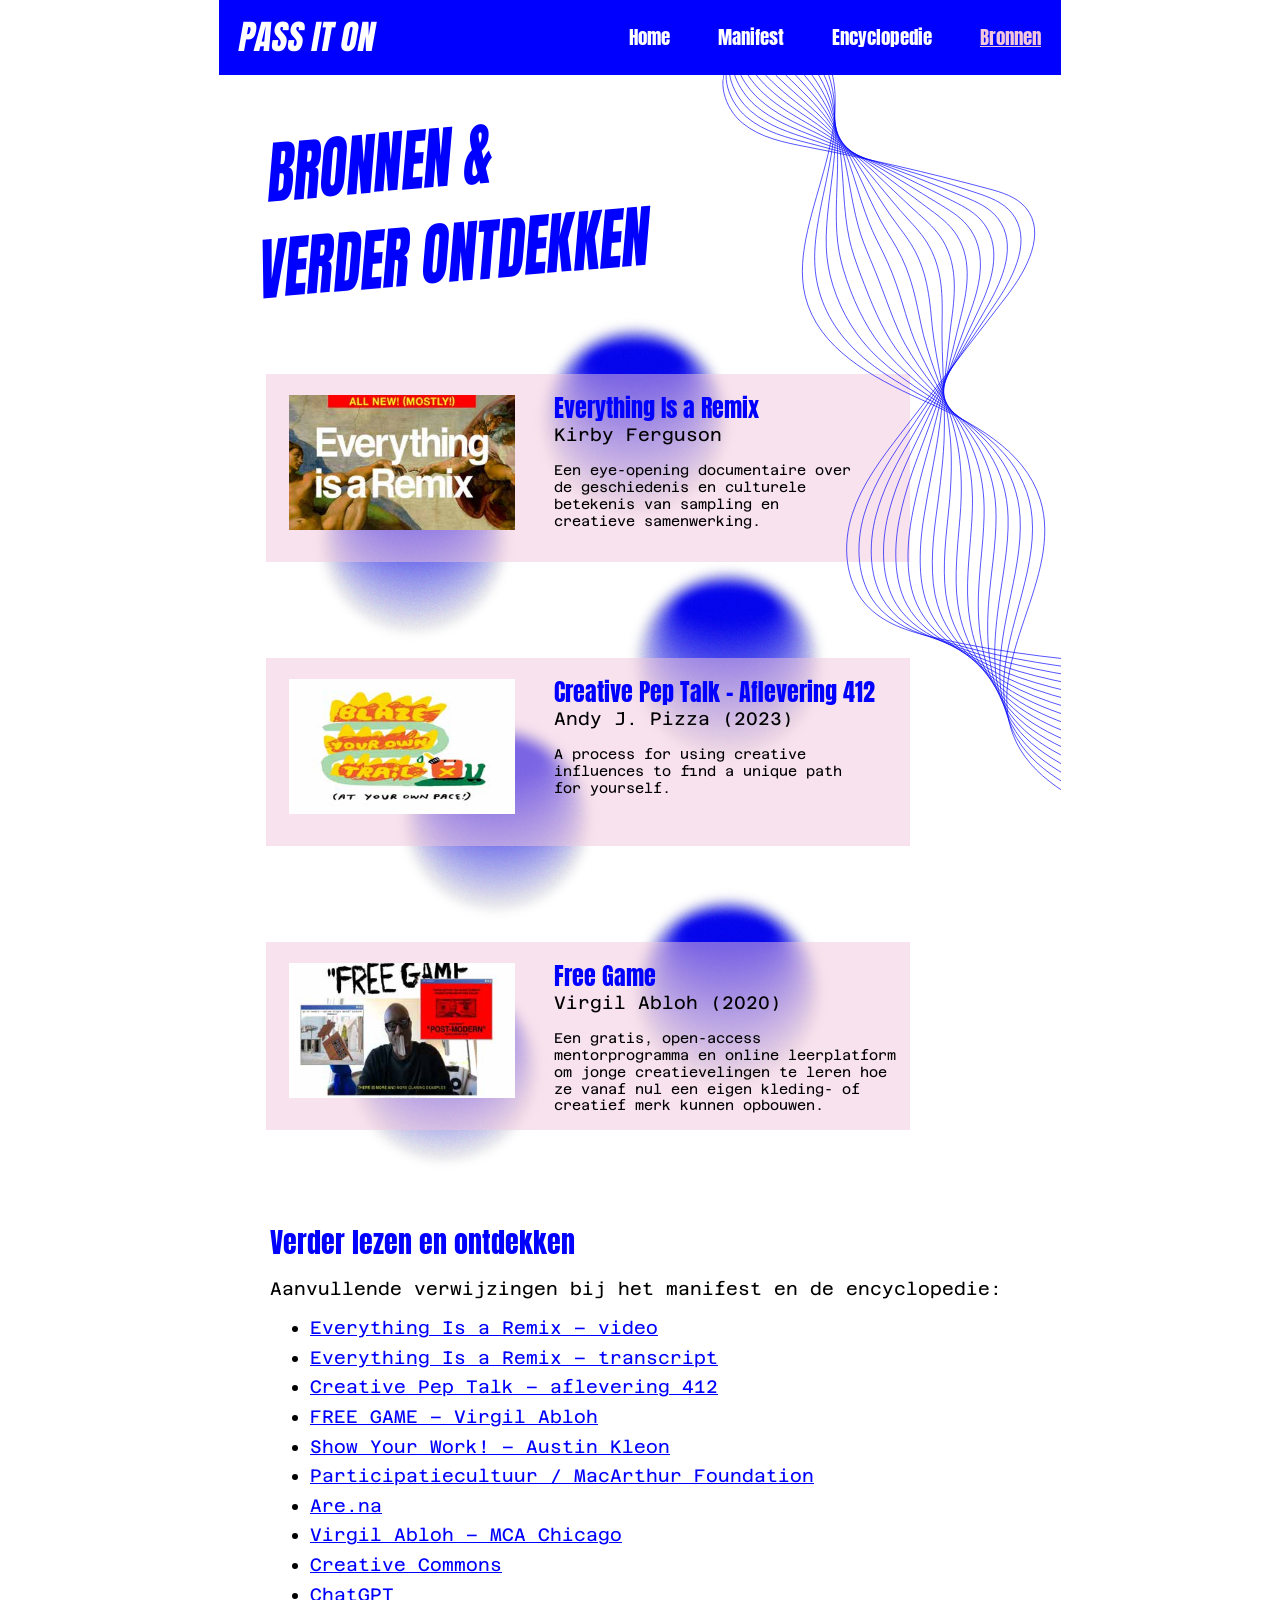
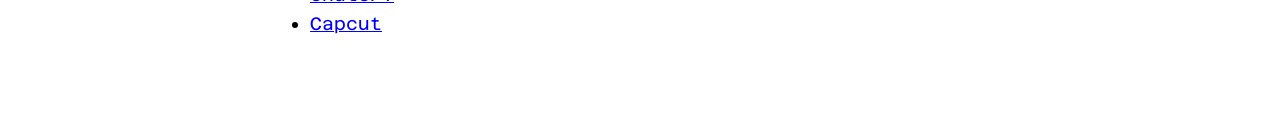
==== bronnen.html @ 06a81cae "Add files via upload" ====
<!DOCTYPE html>
<html lang="nl">
 <head>
  <meta charset="utf-8"/>
  <meta content="width=device-width, initial-scale=1" name="viewport"/>
  <title>Bronnen | PASS IT ON</title>
  <!-- HTML-01: deze link haalt het bestand style.css binnen voor de hele pagina. -->
  <link href="style.css" rel="stylesheet"/>
 </head>
 <body>
  <div class="site">
   <header>
    <a class="logo" href="index.html">PASS IT ON</a>
    <!-- HTML-02: href gaat naar een andere HTML-pagina; aria-current markeert de huidige. -->
    <nav>
     <a href="index.html">Home</a>
     <a href="manifest.html">Manifest</a>
     <a href="encyclopedie.html">Encyclopedie</a>
     <a aria-current="page" href="bronnen.html">Bronnen</a>
    </nav>
   </header>
   <!-- HTML-03: class="..." is de naam waarmee CSS dit onderdeel terugvindt. -->
   <main>
    <img alt="" class="bronnen-lijnen decor" src="afbeeldingen/lijnen-bronnen.svg"/>
    <img alt="" class="bronnen-gloeden decor" src="afbeeldingen/blauwe-stippen-origineel-v21.svg"/>
    <section class="bronnen-kop">
     <h1>
      BRONNEN &amp;
      <br/>
      VERDER ONTDEKKEN
     </h1>
    </section>
    <!-- HTML-10: drie article-elementen met class bronkaart, allemaal dezelfde opmaak. -->
    <section class="bronnen-kaarten">
     <article class="bronkaart">
      <img alt="Afbeelding van Everything Is a Remix" src="afbeeldingen/remix.jpg"/>
      <div>
       <h2>
        <a href="https://www.everythingisaremix.info/articles/everything-is-a-remix-2023-transcript">Everything Is a Remix</a>
       </h2>
       <p class="maker">Kirby Ferguson</p>
       <p>
        Een eye-opening documentaire over
        <br/>
        de geschiedenis en culturele
        <br/>
        betekenis van sampling en
        <br/>
        creatieve samenwerking.
       </p>
      </div>
     </article>
     <article class="bronkaart">
      <img alt="Illustratie bij Creative Pep Talk" src="afbeeldingen/podcast.jpg"/>
      <div>
       <h2>
        <a href="https://www.creativepeptalk.com/412-a-process-for-using-creative-influences-to-find-a-unique-path-for-yourself/">Creative Pep Talk - Aflevering 412</a>
       </h2>
       <p class="maker">Andy J. Pizza (2023)</p>
       <p>
        A process for using creative
        <br/>
        influences to find a unique path
        <br/>
        for yourself.
       </p>
      </div>
     </article>
     <article class="bronkaart">
      <img alt="Afbeelding bij Free Game van Virgil Abloh" src="afbeeldingen/free-game.jpg"/>
      <div>
       <h2>
        <a href="https://free-game.virgilabloh.com">Free Game</a>
       </h2>
       <p class="maker">Virgil Abloh (2020)</p>
       <p>
        Een gratis, open-access
        <br/>
        mentorprogramma en online leerplatform
        <br/>
        om jonge creatievelingen te leren hoe
        <br/>
        ze vanaf nul een eigen kleding- of
        <br/>
        creatief merk kunnen opbouwen.
       </p>
      </div>
     </article>
    </section>
    <section class="bronnen-onderaan">
     <h2>Verder lezen en ontdekken</h2>
     <p>Aanvullende verwijzingen bij het manifest en de encyclopedie:</p>
     <ul>
      <li>
       <a href="https://m.youtube.com/watch?v=X9RYuvPCQUA">Everything Is a Remix &ndash; video</a>
      </li>
      <li>
       <a href="https://www.everythingisaremix.info/articles/everything-is-a-remix-2023-transcript">Everything Is a Remix &ndash; transcript</a>
      </li>
      <li>
       <a href="https://www.creativepeptalk.com/412-a-process-for-using-creative-influences-to-find-a-unique-path-for-yourself/">Creative Pep Talk &ndash; aflevering 412</a>
      </li>
      <li>
       <a href="https://free-game.virgilabloh.com">FREE GAME &ndash; Virgil Abloh</a>
      </li>
      <li>
       <a href="https://austinkleon.com/show-your-work/">Show Your Work! &ndash; Austin Kleon</a>
      </li>
      <li>
       <a href="https://www.macfound.org/">Participatiecultuur / MacArthur Foundation</a>
      </li>
      <li>
       <a href="https://www.are.na/">Are.na</a>
      </li>
      <li>
       <a href="https://mcachicago.org/whats-on/exhibitions/virgil-abloh/">Virgil Abloh &ndash; MCA Chicago</a>
      </li>
      <li>
       <a href="https://creativecommons.org/">Creative Commons</a>
      </li>
      <li>
       <a href="https://chatgpt.com/">ChatGPT</a>
      </li>
      <li>
       <a href="https://capcut.com/">Capcut</a>
      </li>
     </ul>
    </section>
   </main>
  </div>
 </body>
</html>
---- style.css ----
/* PASS IT ON - ÉÉN CSS VOOR VIER PAGINA'S
   Vaste desktoplay-out: 842px, geen responsive CSS en geen JavaScript.
   De teksten staan in HTML; deze CSS regelt alleen het uiterlijk. */
/* CSS-00: @import haalt de twee lettertypes via Google Fonts op.
   Zonder internet gebruikt de browser een reservelettertype. */
@import url('https://fonts.googleapis.com/css2?family=Anton&family=Azeret+Mono:wght@400;700&display=swap');

/* 1. BASIS - algemene instellingen voor alle pagina's. */
/* CSS-01: :root bewaart onze kleuren op één plek.
   var(--blauw) of var(--roze) gebruikt die kleur ergens anders. */
:root {
  --blauw: #0000FF;
  --roze: #F2C6DD;
}

* {
  box-sizing: border-box;
}

/* CSS-02: body is de hele zichtbare pagina.
   margin: 0 haalt de standaard buitenrand weg.
   18px is de tekstgrootte; /1.2 is de regelafstand. */
body {
  margin: 0;
  font: 18px/1.2 'Azeret Mono', monospace;
}

/* CSS-03: .site hoort bij class="site" in HTML.
   width: 842px = de vaste breedte uit de PDF; margin: 0 auto = centreren.
   overflow: hidden verbergt decoratie buiten de pagina. */
.site {
  width: 842px;
  margin: 0 auto;
  overflow: hidden;
  background: white;
}

main {
  position: relative;
}

img {
  display: block;
  max-width: 100%;
}

a {
  color: var(--blauw);
}

a:focus-visible {
  outline: 2px solid var(--roze);
}

h1,
h2,
h3,
.logo,
nav a,
.stappen,
.nummer,
.paginalinks,
.manifest-slot {
  font-family: Anton, Impact, sans-serif;
  font-weight: normal;
}

h1,
h2,
h3 {
  margin: 0;
}

h1 {
  color: var(--blauw);
  line-height: 1.05;
}

/* 2. MENU - gemeenschappelijk voor alle vier de pagina's. */
/* CSS-04: Flexbox zet het logo links en het menu rechts.
   align-items centreert verticaal; justify-content verdeelt de ruimte.
   position: relative + z-index: 10 houden het menu VOOR de decoraties. */
header {
  height: 75px;
  padding: 0 20px;
  display: flex;
  align-items: center;
  justify-content: space-between;
  background: var(--blauw);
  /* Het menu blijft boven alle decoraties */  
  position: relative;
  z-index: 10;
}

.logo {
  color: white;
  text-decoration: none;
  font-size: 34px;
  transform: skewX(-10deg);
}

nav {
  display: flex;
  gap: 48px;
}

nav a {
  color: white;
  font-size: 19px;
  text-decoration: none;
}

/* CSS-05: :hover = muis erover; :focus-visible = geselecteerd met toetsenbord.
   [aria-current="page"] = de huidige pagina (staat in de HTML bij één link).
   De link wordt roze; geen JavaScript nodig. */
nav a:hover,
nav a:focus-visible,
nav a[aria-current="page"] {
  color: var(--roze);
  text-decoration: underline;
}

/* 3. HOME - startpagina en grote titel. */
/* CSS-06: .hero bevat de grote titel en knop.
   position: relative is het kader waar absolute top/left-posities vanaf tellen. */
.hero {
  height: 600px;
  padding: 30px 58px;
  position: relative;
}

/* CSS-07: de titel is extra groot en schuin om op de PDF te lijken.
   transform = draaien (rotate), schuin maken (skewX) of rekken (scaleX).
   span+span betekent: de tweede span (IT ON) volgt op de eerste (PASS). */
.home-titel {
  position: relative;
  z-index: 1;
  margin-left: 29px;
  font-size: 190px;
  /* Skew maakt de letters schuin; de spans krijgen elk een eigen lichte rotatie. */
  transform: scaleX(.75) skewX(-11deg);
  transform-origin: left top;
}

/* Beide regels krijgen dezelfde schuine hoek als in de PDF.
   top verschuift alleen de tekst, niet de andere onderdelen. */
.home-titel span {
  position: relative;
  display: block;
  left: 1px;
  top: 14px;
  transform: rotate(-4.5deg) scaleY(.92);
  transform-origin: left center;
}

.home-titel span+span {
  margin-top: 8px;
  margin-left: 12px;
  top: 10px;
}

/* CSS-08: position: absolute zet de ondertitel vast in .hero.
   top en left meten vanaf de boven-/linkerkant van die .hero.
   padding = ruimte BINNEN de roze achtergrond; letter-spacing = letterafstand. */
.ondertitel {
  position: absolute;
  z-index: 1;
  top: 424px;
  left: 42px;
  display: inline-block;
  padding: 10px 12px;
  margin: 0;
  background: var(--roze);
  color: var(--blauw);
  transform: rotate(-6deg);
  /* Kleine letterafstand zoals in de PDF, zonder extra spaties tussen woorden. */
  font-size: 18px;
  letter-spacing: .12px;
}

.knop {
  position: absolute;
  z-index: 1;
  left: 45px;
  bottom: 30px;
  padding: 11px 16px;
  display: inline-flex;
  align-items: center;
  gap: 18px;
  color: white;
  background: var(--blauw);
  text-decoration: none;
}

.knop img {
  width: 36px;
}

.stappen {
  height: 69px;
  display: flex;
  justify-content: center;
  align-items: center;
  gap: 24px;
  background: var(--roze);
  color: var(--blauw);
  font-size: 36px;
}

.stappen span {
  transform: skewX(-10deg);
}

.stappen img {
  width: 36px;
}

.home-onder {
  position: relative;
  height: 447px;
}

.paginalinks {
  position: relative;
  z-index: 1;
  width: 714px;
  margin-left: 75px;
}

/* CSS-09: Grid verdeelt elke homepage-link in drie kolommen:
   het nummer, de tekst en de pijl. 1fr = de resterende ruimte. */
.paginalinks a {
  display: grid;
  grid-template-columns: 80px 1fr 70px;
  gap: 40px;
  padding: 0 22px 0 24px;
  align-items: center;
  height: 118px;
  border-bottom: 1px solid var(--blauw);
  color: var(--blauw);
  font-size: 48px;
  text-decoration: none;
}

.nummer {
  font-size: 48px;
  border-right: 1px solid var(--blauw);
}

.paginalinks img {
  width: 66px;
}

footer {
  position: relative;
  z-index: 1;
  padding: 27px 58px;
  text-align: right;
  font-size: 21px;
}

/* 4. MANIFEST - de eerste twee kolommen: foto links, tekst rechts. */
/* CSS-10: display:grid maakt kolommen.
   307px = breedte collage; 1fr = overige ruimte voor de tekst.
   gap = lege ruimte tussen de kolommen. */
.manifest-intro {
  height: 312px;
  padding: 46px 46px 0;
  position: relative;
}

.manifest-titel {
  position: relative;
  z-index: 1;
  top: 40px;
  font-size: 170px;
  line-height: 1;
  white-space: nowrap;
  transform: scaleX(.845) skewX(-10deg) rotate(-5deg);
  transform-origin: left top;
}

.manifest-intro p {
  position: absolute;
  z-index: 1;
  top: 225px;
  left: 78px;
  margin: 0;
  color: var(--blauw);
  font-size: 21px;
  transform: rotate(-5deg);
}

.manifest-grid {
  display: grid;
  grid-template-columns: 307px 1fr;
  gap: 32px;
  align-items: start;
}

.collage {
  width: 307px;
  height: auto;
}

.manifest-tekst {
  padding: 0 25px 0 0;
}

.manifest-tekst p {
  margin: 0 0 17px;
}

/* De roze strook loopt 70px door buiten beide paginaranden.
   Daardoor ontstaan bij de schuine hoek geen witte gaten aan de zijkanten. */
/* CSS-11: de roze citaatbalk is expres breder dan de 842px-pagina,
   zodat hij gedraaid de volledige breedte bedekt.
   Een hoog z-index staat voor een lager z-index (bij dezelfde stapelcontext). */
.manifest-citaat {
  position: relative;
  z-index: 1;
  width: 982px;
  margin: 18px 0 0 -70px;
  padding: 19px 82px;
  background: var(--roze);
  text-align: center;
  transform: rotate(-4deg);
}

.manifest-citaat blockquote {
  position: relative;
  z-index: 2;
  margin: 0;
  font: 51px/1.11 Anton, Impact, sans-serif;
  color: var(--blauw);
  transform: skewX(-10deg);
}

.manifest-slot {
  margin: 43px 50px 45px;
  color: var(--blauw);
  font-size: 21px;
  transform: skewX(-10deg);
}

.vervolg {
  width: 740px;
  margin: 70px auto 50px;
}

.vervolg h2 {
  margin-bottom: 17px;
  color: var(--blauw);
  font-size: 32px;
}

.vervolg p {
  margin: 0 0 22px;
}

/* 5. ENCYCLOPEDIE - dezelfde .kenniskaart hergebruiken. */
/* CSS-12: :first-child is de eerste kaart, :nth-child(2) de tweede.
   Op die twee kaarten staat een blauwe SVG-cirkel als achtergrond. */
.kennis-kop {
  height: 329px;
  position: relative;
  padding: 46px 80px 0;
}

.kennis-kop h1 {
  position: relative;
  z-index: 1;
  font-size: 84px;
  line-height: 1.06;
  transform: scaleX(.65) skewX(-10deg) rotate(-3deg);
  transform-origin: top left;
}

.kennis-intro {
  width: 744px;
  margin: 0 auto 40px;
}

.kennis-lijst {
  position: relative;
  z-index: 1;
}

.kenniskaart {
  width: 756px;
  min-height: 210px;
  margin: 0 auto 52px;
  padding: 17px 0 18px 101px;
  background: var(--roze);
}

.kenniskaart h2 {
  font: bold 21px/1.4 'Azeret Mono', monospace;
  color: #111;
  margin: 0 0 19px;
}

.kenniskaart p {
  margin: 0 0 20px;
}

.kenniskaart p:last-child {
  margin-bottom: 0;
}

/* De twee cirkels komen uit de officiële blauwe SVG.
   Hun middelpunt staat 86,5px vanaf links, zoals in de originele PDF. */
.kennis-lijst .kenniskaart:first-child {
  background: url("afbeeldingen/cirkel-blauw.svg") no-repeat -16px 46px / 120px auto, var(--roze);
}

.kennis-lijst .kenniskaart:nth-child(2) {
  background: url("afbeeldingen/cirkel-blauw.svg") no-repeat -16px 43px / 120px auto, var(--roze);
}

.kennis-verdieping {
  position: relative;
  z-index: 1;
  width: 756px;
  margin: 140px auto 95px;
  background: white;
}

.kennis-verdieping>h2 {
  color: var(--blauw);
  font-size: 33px;
}

.verdieping-tekst {
  margin-bottom: 30px;
}

.verdieping-tekst h3 {
  margin: 0 0 12px;
  color: var(--blauw);
  font-size: 24px;
}

.kennis-verdieping .kenniskaart {
  width: 100%;
  margin-bottom: 30px;
}

/* 6. BRONNEN - dezelfde class voor alle drie bronkaarten. */
/* CSS-13: display:grid zet foto en beschrijving naast elkaar.
   rgba(242, 198, 221, 0.5) = roze met 50% doorzichtigheid.
   Zo blijven blauwe stippen achter de kaarten zichtbaar,
   terwijl de tekst en foto zelf NIET transparant worden. */
.bronnen-kop {
  height: 299px;
  padding: 50px 53px 0;
  position: relative;
  z-index: 1;
}

.bronnen-kop h1 {
  font-size: 69px;
  line-height: 1.4;
  transform: scaleX(.79) skewX(-10deg) rotate(-4deg);
  transform-origin: top left;
}

.bronnen-kaarten {
  position: relative;
  z-index: 1;
  width: 644px;
  margin-left: 47px;
}

.bronkaart {
  display: grid;
  grid-template-columns: 226px 355px;
  gap: 39px;
  align-items: start;
  height: 188px;
  margin: 0 0 96px;
  padding: 21px 23px;
  /* Alleen de roze ACHTERGROND is 50% transparant; tekst en foto blijven scherp. */
  background: rgba(242, 198, 221, 0.5);
}

.bronkaart>img {
  width: 226px;
  height: 135px;
  object-fit: cover;
}

.bronkaart h2 {
  font-size: 24px;
  line-height: 1.15;
}

.bronkaart h2 a {
  color: var(--blauw);
  text-decoration: none;
}

.bronkaart h2 a:hover {
  text-decoration: underline;
}

.bronkaart p {
  font-size: 14px;
  line-height: 1.2;
  margin: 0;
}

.bronkaart p.maker {
  font-size: 18px;
  margin: 1px 0 17px;
}

.bronnen-onderaan {
  position: relative;
  z-index: 1;
  width: 740px;
  margin: 55px auto 100px;
  overflow-wrap: anywhere;
}

.bronnen-onderaan h2 {
  font-size: 28px;
  color: var(--blauw);
}

.bronnen-onderaan li {
  margin-bottom: 8px;
}

/* 7. DECORATIES - originele SVG's van de student.
   CSS-14: alle precieze px-getallen volgen de PDF-lay-outs.
   position:absolute = vrije plaatsing; z-index = voor of achter.
   pointer-events:none = decoraties blokkeren geen muisklik.
   Dit onderdeel hoeft de student niet van buiten te kennen. */
.decor {
  position: absolute;
  pointer-events: none;
  max-width: none;
}

/* De roze cirkel is alleen voor HOME. De blauwe golf is de originele SVG.
   De golf past volledig tussen de linker- en rechterrand: 352 + 480 = 832px.
   De website zelf blijft 842px breed, zodat de PDF-verhoudingen behouden blijven. */
.home-gloed {
  width: 493px;
  left: 356px;
  top: -17px;
  filter: drop-shadow(0 0 4px rgba(55, 55, 55, .28));
}

.home-vorm {
  width: 480px;
  left: 352px;
  top: 18px;
}

.onderlijnen {
  width: 1338px;
  left: -26px;
  top: 105px;
  transform: matrix(.4318, .0341, -.0482, .4166, 0, 0);
  transform-origin: top left;
}

.manifest-lijnen {
  width: 331px;
  left: 539px;
  top: -20px;
  transform: scaleY(.953);
  transform-origin: top left;
}

/* De blauwe cirkel ligt VOOR de roze citaatbalk (z-index 3 > 1). */
.manifest-cirkel {
  width: 330px;
  right: -113px;
  top: 906px;
  z-index: 3;
}

.vlinder {
  width: 306px;
  left: 471px;
  top: 39px;
}

.kennis-lijnen-links {
  width: 1184px;
  left: -171px;
  top: 378px;
}

.bronnen-lijnen {
  width: 546px;
  left: 522px;
  top: -80px;
  z-index: 2;
  transform: rotate(12.44deg);
  transform-origin: top left;
}

/* Dit is letterlijk de door de student aangeleverde BLAUWE SVG (blurredberry).
   De roze kaarten staan ervoor, maar de donkerblauwe delen erboven/eronder blijven zichtbaar.
   Let op: de roze gloed van Home wordt op Bronnen NIET gebruikt. */
.bronnen-gloeden {
  width: 554px;
  left: 75px;
  top: 225px;
}
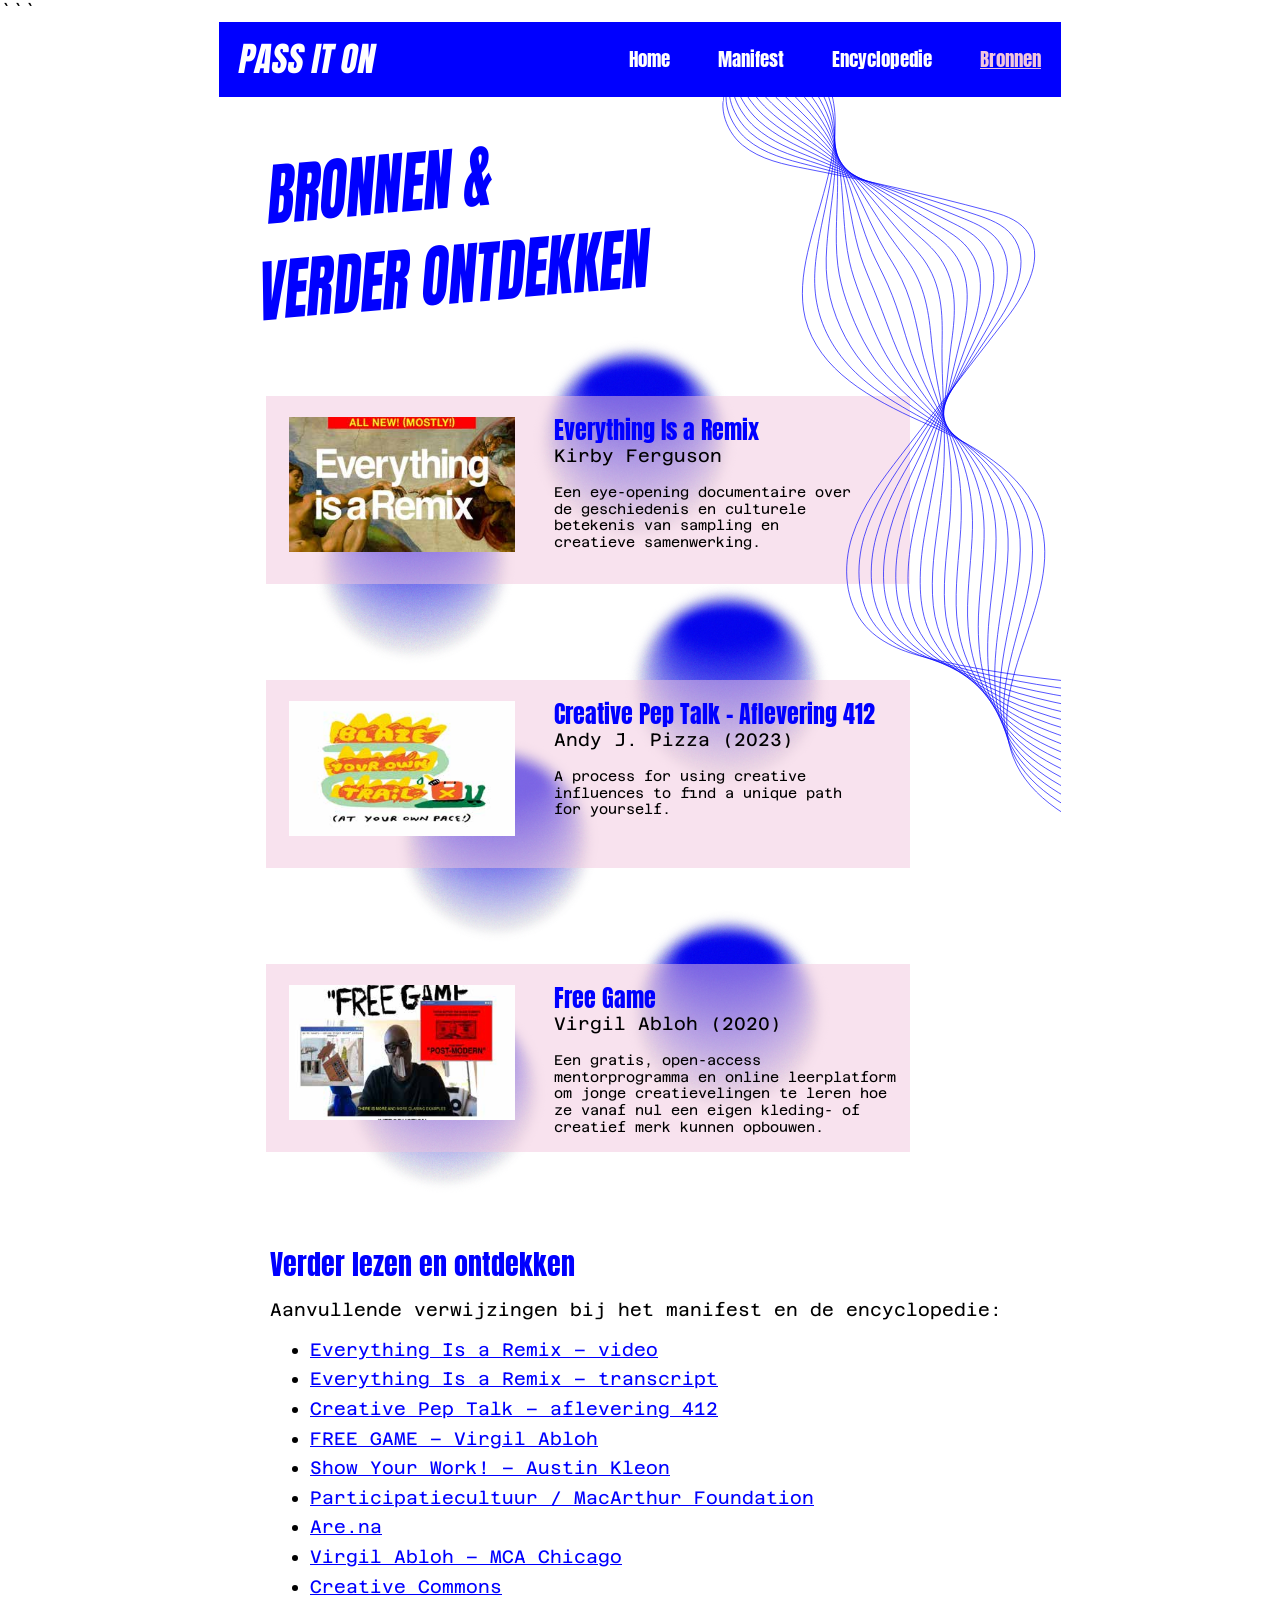
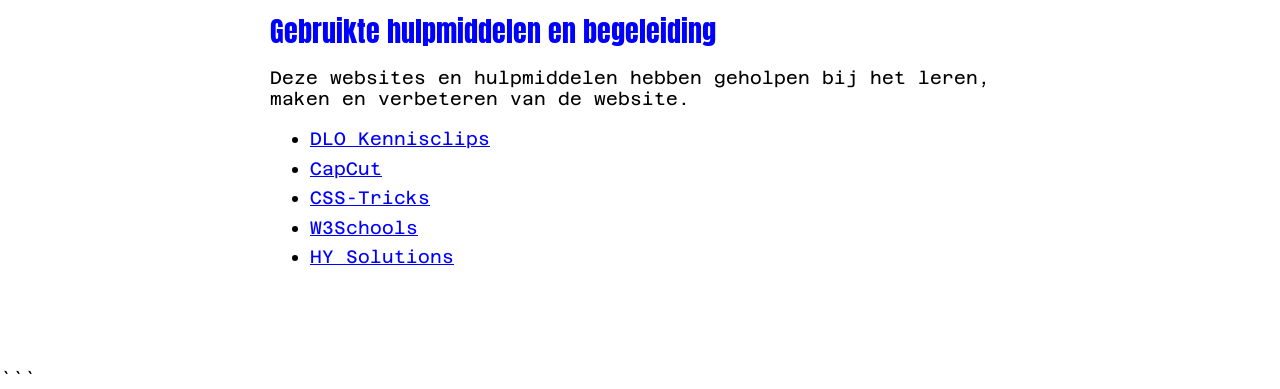
==== commit e8e24bcd: "Update bronnen.html" ====
--- a/bronnen.html
+++ b/bronnen.html
@@ -1,132 +1,109 @@
+```
 <!DOCTYPE html>
 <html lang="nl">
- <head>
-  <meta charset="utf-8"/>
-  <meta content="width=device-width, initial-scale=1" name="viewport"/>
+<head>
+  <meta charset="utf-8">
+  <meta name="viewport" content="width=device-width, initial-scale=1">
   <title>Bronnen | PASS IT ON</title>
-  <!-- HTML-01: deze link haalt het bestand style.css binnen voor de hele pagina. -->
-  <link href="style.css" rel="stylesheet"/>
- </head>
- <body>
+  <!-- HTML-01: hiermee gebruikt deze pagina hetzelfde CSS-bestand als de andere pagina's. -->
+  <link rel="stylesheet" href="style.css">
+</head>
+<body>
   <div class="site">
-   <header>
-    <a class="logo" href="index.html">PASS IT ON</a>
-    <!-- HTML-02: href gaat naar een andere HTML-pagina; aria-current markeert de huidige. -->
-    <nav>
-     <a href="index.html">Home</a>
-     <a href="manifest.html">Manifest</a>
-     <a href="encyclopedie.html">Encyclopedie</a>
-     <a aria-current="page" href="bronnen.html">Bronnen</a>
-    </nav>
-   </header>
-   <!-- HTML-03: class="..." is de naam waarmee CSS dit onderdeel terugvindt. -->
-   <main>
-    <img alt="" class="bronnen-lijnen decor" src="afbeeldingen/lijnen-bronnen.svg"/>
-    <img alt="" class="bronnen-gloeden decor" src="afbeeldingen/blauwe-stippen-origineel-v21.svg"/>
-    <section class="bronnen-kop">
-     <h1>
-      BRONNEN &amp;
-      <br/>
-      VERDER ONTDEKKEN
-     </h1>
-    </section>
-    <!-- HTML-10: drie article-elementen met class bronkaart, allemaal dezelfde opmaak. -->
-    <section class="bronnen-kaarten">
-     <article class="bronkaart">
-      <img alt="Afbeelding van Everything Is a Remix" src="afbeeldingen/remix.jpg"/>
-      <div>
-       <h2>
-        <a href="https://www.everythingisaremix.info/articles/everything-is-a-remix-2023-transcript">Everything Is a Remix</a>
-       </h2>
-       <p class="maker">Kirby Ferguson</p>
-       <p>
-        Een eye-opening documentaire over
-        <br/>
-        de geschiedenis en culturele
-        <br/>
-        betekenis van sampling en
-        <br/>
-        creatieve samenwerking.
-       </p>
-      </div>
-     </article>
-     <article class="bronkaart">
-      <img alt="Illustratie bij Creative Pep Talk" src="afbeeldingen/podcast.jpg"/>
-      <div>
-       <h2>
-        <a href="https://www.creativepeptalk.com/412-a-process-for-using-creative-influences-to-find-a-unique-path-for-yourself/">Creative Pep Talk - Aflevering 412</a>
-       </h2>
-       <p class="maker">Andy J. Pizza (2023)</p>
-       <p>
-        A process for using creative
-        <br/>
-        influences to find a unique path
-        <br/>
-        for yourself.
-       </p>
-      </div>
-     </article>
-     <article class="bronkaart">
-      <img alt="Afbeelding bij Free Game van Virgil Abloh" src="afbeeldingen/free-game.jpg"/>
-      <div>
-       <h2>
-        <a href="https://free-game.virgilabloh.com">Free Game</a>
-       </h2>
-       <p class="maker">Virgil Abloh (2020)</p>
-       <p>
-        Een gratis, open-access
-        <br/>
-        mentorprogramma en online leerplatform
-        <br/>
-        om jonge creatievelingen te leren hoe
-        <br/>
-        ze vanaf nul een eigen kleding- of
-        <br/>
-        creatief merk kunnen opbouwen.
-       </p>
-      </div>
-     </article>
-    </section>
-    <section class="bronnen-onderaan">
-     <h2>Verder lezen en ontdekken</h2>
-     <p>Aanvullende verwijzingen bij het manifest en de encyclopedie:</p>
-     <ul>
-      <li>
-       <a href="https://m.youtube.com/watch?v=X9RYuvPCQUA">Everything Is a Remix &ndash; video</a>
-      </li>
-      <li>
-       <a href="https://www.everythingisaremix.info/articles/everything-is-a-remix-2023-transcript">Everything Is a Remix &ndash; transcript</a>
-      </li>
-      <li>
-       <a href="https://www.creativepeptalk.com/412-a-process-for-using-creative-influences-to-find-a-unique-path-for-yourself/">Creative Pep Talk &ndash; aflevering 412</a>
-      </li>
-      <li>
-       <a href="https://free-game.virgilabloh.com">FREE GAME &ndash; Virgil Abloh</a>
-      </li>
-      <li>
-       <a href="https://austinkleon.com/show-your-work/">Show Your Work! &ndash; Austin Kleon</a>
-      </li>
-      <li>
-       <a href="https://www.macfound.org/">Participatiecultuur / MacArthur Foundation</a>
-      </li>
-      <li>
-       <a href="https://www.are.na/">Are.na</a>
-      </li>
-      <li>
-       <a href="https://mcachicago.org/whats-on/exhibitions/virgil-abloh/">Virgil Abloh &ndash; MCA Chicago</a>
-      </li>
-      <li>
-       <a href="https://creativecommons.org/">Creative Commons</a>
-      </li>
-      <li>
-       <a href="https://chatgpt.com/">ChatGPT</a>
-      </li>
-      <li>
-       <a href="https://capcut.com/">Capcut</a>
-      </li>
-     </ul>
-    </section>
-   </main>
+    <header>
+      <a class="logo" href="index.html">PASS IT ON</a>
+      <!-- HTML-02: href verwijst naar een pagina; aria-current geeft de huidige pagina aan. -->
+      <nav>
+        <a href="index.html">Home</a>
+        <a href="manifest.html">Manifest</a>
+        <a href="encyclopedie.html">Encyclopedie</a>
+        <a href="bronnen.html" aria-current="page">Bronnen</a>
+      </nav>
+    </header>
+
+    <main>
+      <!-- Lege alt-teksten betekenen dat deze afbeeldingen puur decoratie zijn. -->
+      <img class="bronnen-lijnen decor" src="afbeeldingen/lijnen-bronnen.svg" alt="">
+      <img class="bronnen-gloeden decor" src="afbeeldingen/blauwe-stippen-origineel-v21.svg" alt="">
+
+      <section class="bronnen-kop">
+        <h1>BRONNEN &amp;<br>VERDER ONTDEKKEN</h1>
+      </section>
+
+      <!-- HTML-10: drie artikelen hebben dezelfde class en krijgen dezelfde CSS-opmaak. -->
+      <section class="bronnen-kaarten">
+        <article class="bronkaart" id="remix">
+          <img src="afbeeldingen/remix.jpg" alt="Afbeelding van Everything Is a Remix">
+          <div>
+            <h2><a href="https://www.everythingisaremix.info/articles/everything-is-a-remix-2023-transcript">Everything Is a Remix</a></h2>
+            <p class="maker">Kirby Ferguson</p>
+            <p>
+              Een eye-opening documentaire over<br>
+              de geschiedenis en culturele<br>
+              betekenis van sampling en<br>
+              creatieve samenwerking.
+            </p>
+          </div>
+        </article>
+
+        <article class="bronkaart" id="podcast">
+          <img src="afbeeldingen/podcast.jpg" alt="Illustratie bij Creative Pep Talk">
+          <div>
+            <h2><a href="https://www.creativepeptalk.com/412-a-process-for-using-creative-influences-to-find-a-unique-path-for-yourself/">Creative Pep Talk - Aflevering 412</a></h2>
+            <p class="maker">Andy J. Pizza (2023)</p>
+            <p>
+              A process for using creative<br>
+              influences to find a unique path<br>
+              for yourself.
+            </p>
+          </div>
+        </article>
+
+        <article class="bronkaart" id="free-game">
+          <img src="afbeeldingen/free-game.jpg" alt="Afbeelding bij Free Game van Virgil Abloh">
+          <div>
+            <h2><a href="https://free-game.virgilabloh.com">Free Game</a></h2>
+            <p class="maker">Virgil Abloh (2020)</p>
+            <p>
+              Een gratis, open-access<br>
+              mentorprogramma en online leerplatform<br>
+              om jonge creatievelingen te leren hoe<br>
+              ze vanaf nul een eigen kleding- of<br>
+              creatief merk kunnen opbouwen.
+            </p>
+          </div>
+        </article>
+      </section>
+
+      <!-- Inhoudelijke bronnen die voor het manifest en de encyclopedie zijn gebruikt. -->
+      <section class="bronnen-onderaan">
+        <h2>Verder lezen en ontdekken</h2>
+        <p>Aanvullende verwijzingen bij het manifest en de encyclopedie:</p>
+        <ul>
+          <li><a href="https://m.youtube.com/watch?v=X9RYuvPCQUA">Everything Is a Remix – video</a></li>
+          <li><a href="https://www.everythingisaremix.info/articles/everything-is-a-remix-2023-transcript">Everything Is a Remix – transcript</a></li>
+          <li><a href="https://www.creativepeptalk.com/412-a-process-for-using-creative-influences-to-find-a-unique-path-for-yourself/">Creative Pep Talk – aflevering 412</a></li>
+          <li><a href="https://free-game.virgilabloh.com">FREE GAME – Virgil Abloh</a></li>
+          <li><a href="https://austinkleon.com/show-your-work/">Show Your Work! – Austin Kleon</a></li>
+          <li><a href="https://www.macfound.org/">Participatiecultuur / MacArthur Foundation</a></li>
+          <li><a href="https://www.are.na/">Are.na</a></li>
+          <li><a href="https://mcachicago.org/whats-on/exhibitions/virgil-abloh/">Virgil Abloh – MCA Chicago</a></li>
+          <li><a href="https://creativecommons.org/">Creative Commons</a></li>
+        </ul>
+
+        <!-- Hulpmiddelen voor het coderen van deze website. -->
+        <h2>Gebruikte hulpmiddelen en begeleiding</h2>
+        <p>Deze websites en hulpmiddelen hebben geholpen bij het leren, maken en verbeteren van de website.</p>
+        <ul>
+          <li><a href="https://dlo.mijnhva.nl/">DLO Kennisclips</a></li>
+          <li><a href="https://capcut.com/">CapCut</a></li>
+          <li><a href="https://css-tricks.com/">CSS-Tricks</a></li>
+          <li><a href="https://www.w3schools.com/">W3Schools</a></li>
+         <li><a href="https://www.linkedin.com/in/cshy/">HY Solutions</a></li>
+        </ul>
+      </section>
+    </main>
   </div>
- </body>
+</body>
 </html>
+```
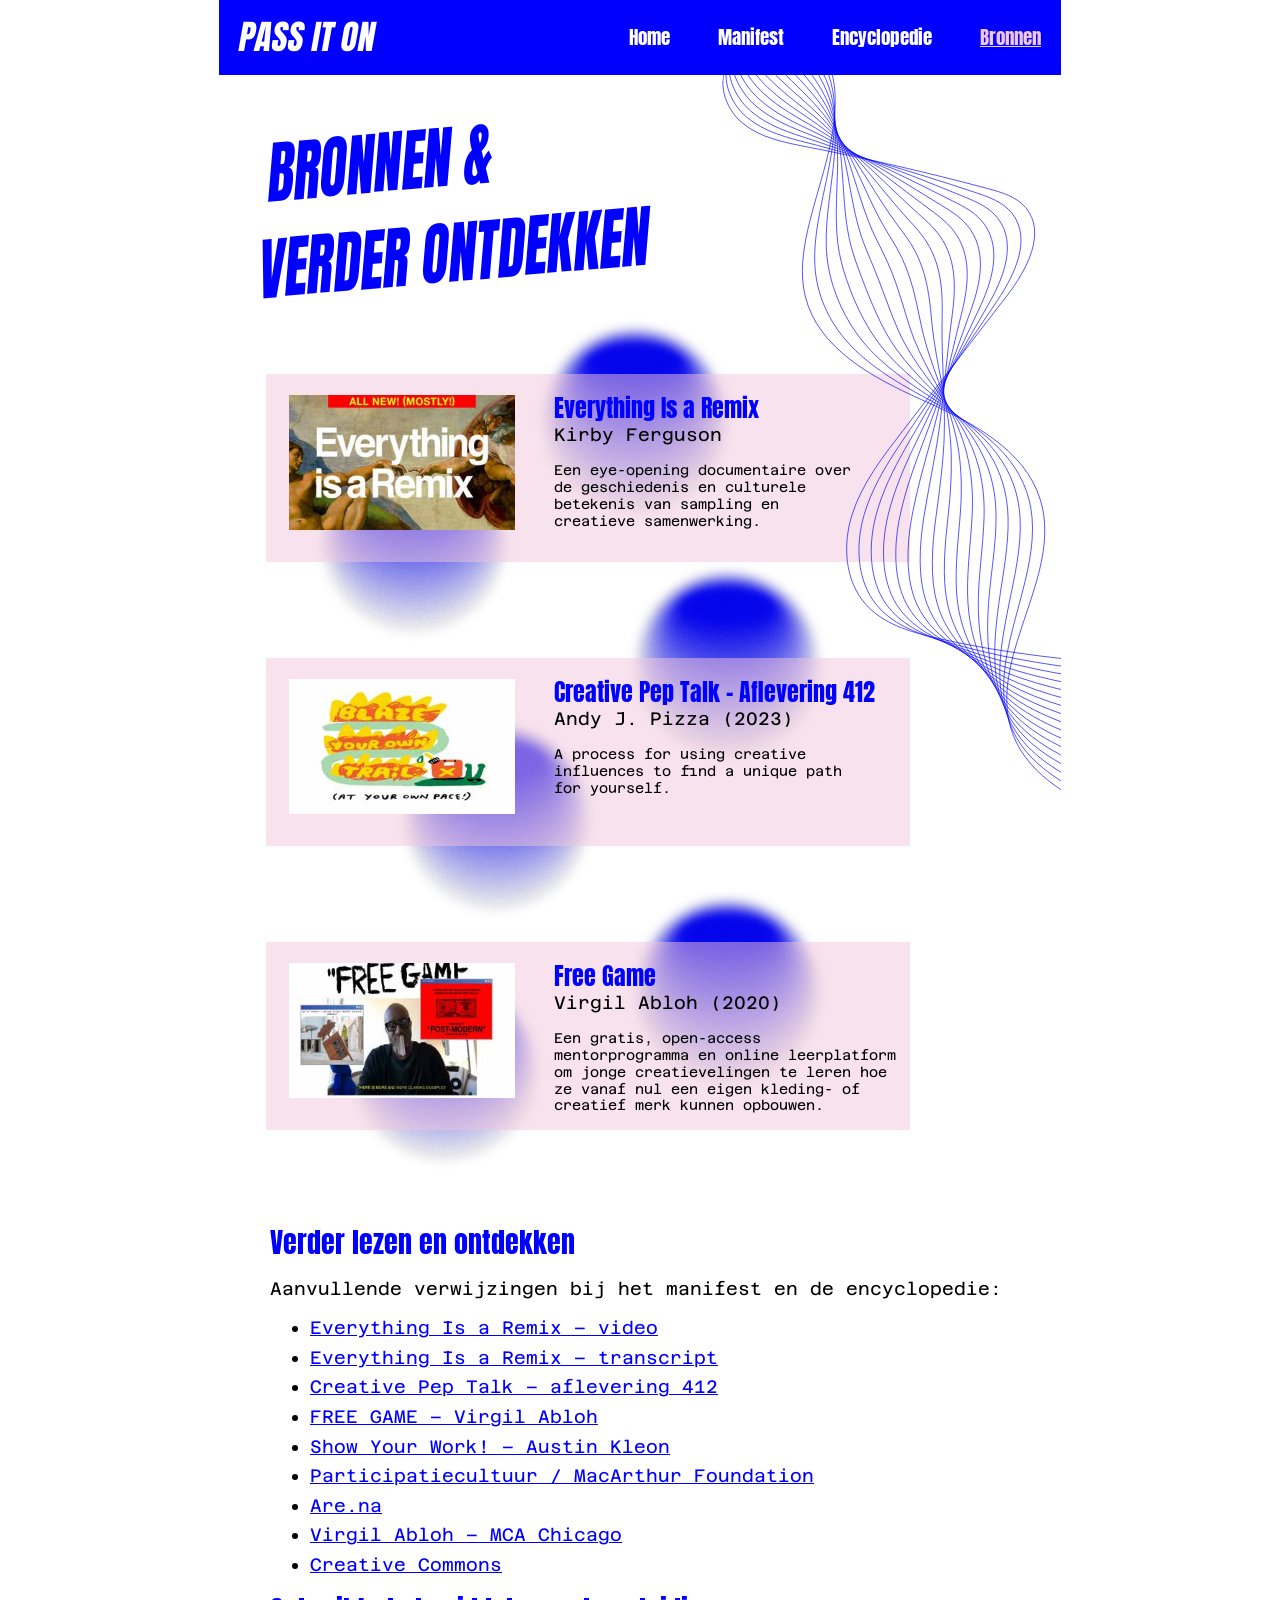
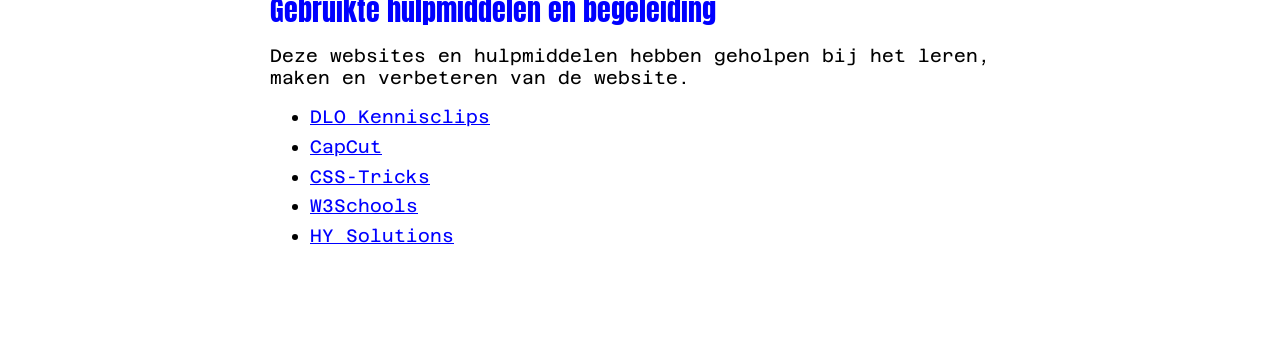
==== commit 55c23f0f: "Update bronnen.html" ====
--- a/bronnen.html
+++ b/bronnen.html
@@ -1,4 +1,3 @@
-```
 <!DOCTYPE html>
 <html lang="nl">
 <head>
@@ -106,4 +105,3 @@
   </div>
 </body>
 </html>
-```
